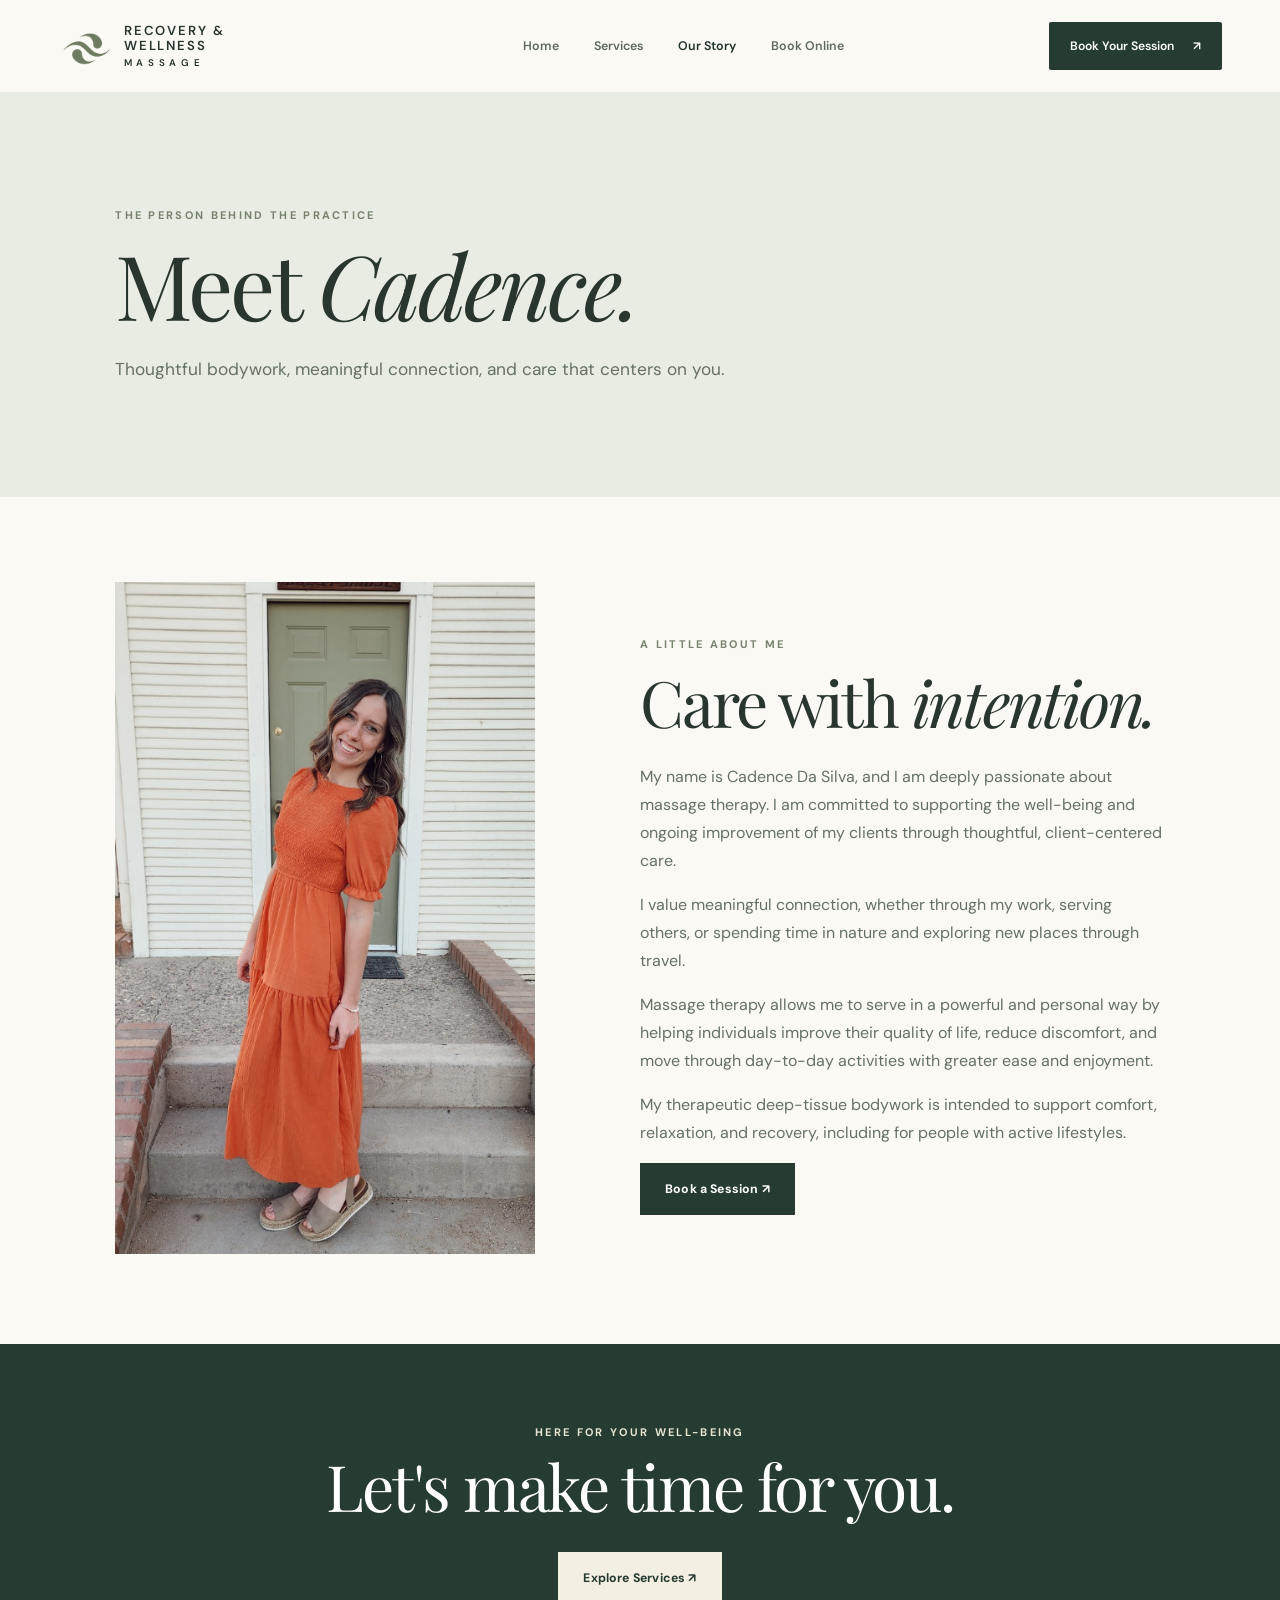
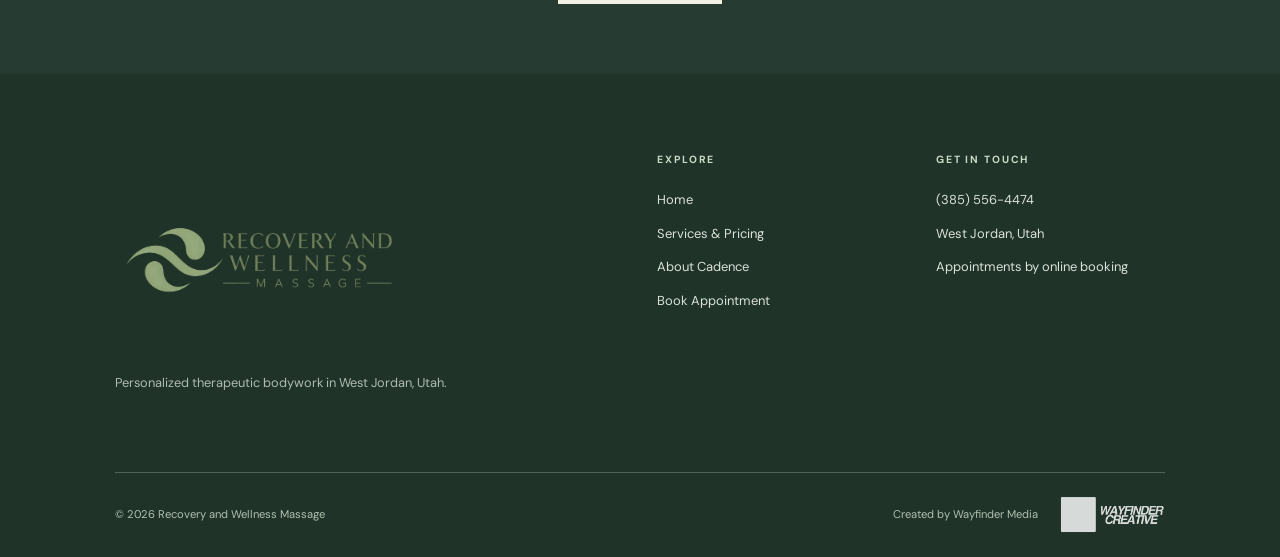
==== about.html @ d136a36a "Add files via upload" ====
<!doctype html><html lang="en"><head><meta charset="utf-8"><meta name="viewport" content="width=device-width,initial-scale=1"><meta name="theme-color" content="#263b32"><meta name="description" content="Learn about Cadence Da Silva and her personalized approach to massage therapy in West Jordan, Utah."><title>About Cadence | Recovery and Wellness Massage</title><link rel="icon" href="assets/brand-symbol.png"><link rel="preconnect" href="https://fonts.googleapis.com"><link rel="preconnect" href="https://fonts.gstatic.com" crossorigin><link href="https://fonts.googleapis.com/css2?family=DM+Sans:wght@400;500;600;700&family=Manrope:wght@400;500;600&family=Playfair+Display:wght@400;500;600&display=swap" rel="stylesheet"><link rel="stylesheet" href="styles.css"><script defer src="site.js"></script></head><body>
<header class="site-header"><a class="brand" href="/" aria-label="Recovery and Wellness Massage home"><img src="assets/brand-symbol.png" alt=""><span>RECOVERY &<br>WELLNESS <small>MASSAGE</small></span></a><nav id="nav" aria-label="Primary navigation"><a href="/">Home</a><a href="/services.html">Services</a><a class="active" href="/about.html">Our Story</a><a href="/book.html">Book Online</a></nav><a class="header-cta" href="/book.html">Book Your Session <span>↗</span></a><button class="menu-toggle" aria-expanded="false" aria-label="Toggle menu">☰</button></header>
<main><section class="page-hero"><p class="eyebrow">THE PERSON BEHIND THE PRACTICE</p><h1>Meet <em>Cadence.</em></h1><p>Thoughtful bodywork, meaningful connection, and care that centers on you.</p></section><section class="interior-section about-page"><div><img src="assets/cadence.png" alt="Portrait of Cadence Da Silva" loading="lazy"></div><div><p class="eyebrow">A LITTLE ABOUT ME</p><h2>Care with <em>intention.</em></h2><p>My name is Cadence Da Silva, and I am deeply passionate about massage therapy. I am committed to supporting the well-being and ongoing improvement of my clients through thoughtful, client-centered care.</p><p>I value meaningful connection, whether through my work, serving others, or spending time in nature and exploring new places through travel.</p><p>Massage therapy allows me to serve in a powerful and personal way by helping individuals improve their quality of life, reduce discomfort, and move through day-to-day activities with greater ease and enjoyment.</p><p>My therapeutic deep-tissue bodywork is intended to support comfort, relaxation, and recovery, including for people with active lifestyles.</p><a class="btn btn-dark" href="/book.html">Book a Session ↗</a></div></section><section class="small-cta"><p class="eyebrow light">HERE FOR YOUR WELL-BEING</p><h2>Let's make time for you.</h2><a class="btn btn-cream" href="/services.html">Explore Services ↗</a></section></main><footer class="site-footer"><div class="footer-top"><div class="footer-brand"><img src="assets/brand-logo.png" alt="Recovery and Wellness Massage"><p>Personalized therapeutic bodywork in West Jordan, Utah.</p></div><div><h4>EXPLORE</h4><a href="/">Home</a><a href="/services.html">Services & Pricing</a><a href="/about.html">About Cadence</a><a href="/book.html">Book Appointment</a></div><div><h4>GET IN TOUCH</h4><a href="tel:+13855564474">(385) 556-4474</a><p>West Jordan, Utah</p><p>Appointments by online booking</p></div></div><div class="footer-bottom"><span>© <span id="year"></span> Recovery and Wellness Massage</span><a class="credit" href="https://wayfindercreative.net/" target="_blank" rel="noopener noreferrer"><span>Created by Wayfinder Media</span><img src="assets/wayfinder.png" alt="Wayfinder Creative"></a></div></footer>
<script src="https://link.msgsndr.com/js/form_embed.js" defer></script></body></html>
---- styles.css ----
:root{--forest:#263b32;--pine:#203329;--sage:#89987d;--cream:#f4f0e6;--paper:#fbf9f3;--ink:#29362d;--muted:#667066;--border:#dedfd5}*{box-sizing:border-box}html{scroll-behavior:smooth}body{margin:0;background:var(--paper);color:var(--ink);font-family:'DM Sans',sans-serif;-webkit-font-smoothing:antialiased}a{color:inherit;text-decoration:none}img{max-width:100%}p{line-height:1.75}h1,h2,h3{font-family:'Playfair Display',Georgia,serif;font-weight:400;letter-spacing:-.035em;margin:0}h1 em,h2 em{font-weight:400}h2{font-size:clamp(2.5rem,5vw,5rem);line-height:1.13}.eyebrow{font:700 .69rem 'DM Sans',sans-serif;letter-spacing:.21em;color:#77836e}.eyebrow.light{color:#e7e5d2}.site-header{height:92px;padding:0 clamp(20px,4.5vw,85px);display:flex;align-items:center;justify-content:space-between;gap:25px;background:var(--paper);position:relative;z-index:30}.brand{display:flex;align-items:center;gap:11px;min-width:260px}.brand img{width:55px;height:55px;object-fit:contain}.brand span{font-size:.82rem;font-weight:600;letter-spacing:.15em;line-height:1.15;white-space:nowrap}.brand small{font-size:.61rem;letter-spacing:.48em;display:block;margin-top:4px}nav{display:flex;align-items:center;gap:clamp(20px,2.7vw,43px)}nav a{font-size:.78rem;font-weight:600;color:#5e6a60;transition:color .2s}nav a:hover,nav a.active{color:var(--pine)}.header-cta{background:var(--forest);color:white;padding:16px 21px;border-radius:2px;font-size:.76rem;font-weight:600;white-space:nowrap}.header-cta span,.btn span,.text-link span{margin-left:16px}.menu-toggle{display:none;background:none;border:0;font-size:26px;color:var(--ink);cursor:pointer}.hero{height:min(780px,calc(100svh - 92px));min-height:600px;position:relative;background:#25392f;overflow:hidden;color:#fff}.hero-film{position:absolute;inset:0;pointer-events:none;overflow:hidden}.hero-film iframe{position:absolute;width:max(100%,177.77778vh);height:max(100%,56.25vw);min-width:100%;min-height:100%;left:50%;top:50%;transform:translate(-50%,-50%) scale(1.04);border:0}.hero-wash{position:absolute;inset:0;background:linear-gradient(90deg,rgba(23,43,34,.96) 0%,rgba(26,45,35,.88) 27%,rgba(26,45,35,.55) 51%,rgba(15,32,24,.12) 80%),linear-gradient(0deg,rgba(16,34,25,.55),transparent 32%)}.hero-content{position:relative;z-index:2;padding:0 clamp(24px,9vw,150px);height:100%;display:flex;flex-direction:column;justify-content:center;align-items:flex-start;max-width:1000px;animation:arrive 1.2s ease both}.hero-content h1{font-size:clamp(3.9rem,7.4vw,8.1rem);line-height:1.07;margin:21px 0 24px;letter-spacing:-.045em}.hero-content h1 em{color:#d5dfc8}.hero-copy{font-size:clamp(.94rem,1.2vw,1.08rem);max-width:465px;color:#ecf0e9;line-height:1.8;margin:0 0 35px}.hero-actions{display:flex;align-items:center;gap:28px;flex-wrap:wrap}.btn{display:inline-flex;align-items:center;justify-content:space-between;gap:10px;padding:18px 25px;font-size:.77rem;font-weight:700;letter-spacing:.015em;transition:transform .2s,background .2s}.btn:hover{transform:translateY(-3px)}.btn-cream{background:#f4efe3;color:#263a30}.btn-dark{background:var(--forest);color:white}.btn-outline{border:1px solid #d4decf;color:#fff}.quiet-link{font-size:.8rem;color:#eee;border-bottom:1px solid #c8d7c0;padding-bottom:5px}.quiet-link span{margin-left:16px}.hero-foot{position:absolute;z-index:2;bottom:30px;left:clamp(24px,9vw,150px);right:clamp(24px,6vw,100px);display:flex;justify-content:space-between;font-size:.64rem;letter-spacing:.19em;color:#dfebde}.section-pad{padding:115px clamp(24px,9vw,150px)}.intro{display:grid;grid-template-columns:1.1fr .8fr;gap:12%;align-items:center}.intro h2{max-width:750px;margin:15px 0 0}.intro-right{padding-top:42px}.intro-right p{font-size:1.07rem;color:var(--muted);margin:0 0 30px}.text-link{display:inline-block;font-size:.8rem;font-weight:700;border-bottom:1px solid var(--ink);padding-bottom:8px}.services-feature{background:#eaece3}.section-heading{display:flex;align-items:end;justify-content:space-between;gap:25px;margin-bottom:45px}.section-heading h2{margin-top:14px}.service-grid{display:grid;grid-template-columns:repeat(3,1fr);gap:16px}.service-card{min-height:330px;background:var(--paper);padding:32px;display:flex;flex-direction:column;transition:transform .25s,box-shadow .25s}.service-card:hover{transform:translateY(-5px);box-shadow:0 15px 35px #263b3218}.service-card.highlighted{background:#d8dfcf}.service-number{font-size:.62rem;font-weight:700;letter-spacing:.15em;color:#70806c;margin-bottom:55px}.service-card h3{font-size:2rem;line-height:1.2}.service-card p{color:#6a776a;font-size:.9rem;line-height:1.65;max-width:300px;margin:13px 0 25px}.service-bottom{display:flex;justify-content:space-between;align-items:end;margin-top:auto;border-top:1px solid #cbd0c4;padding-top:20px}.service-bottom span{font-size:.65rem;letter-spacing:.12em}.service-bottom strong{font-size:1.45rem;font-weight:500}.service-note{text-align:center;color:#636c62;margin-top:32px;font-size:.85rem}.service-note a{text-decoration:underline;text-underline-offset:4px}.picture-band{display:grid;grid-template-columns:1fr 1fr;min-height:620px;background:var(--forest);color:#fff}.picture-band-image{background:url('https://images.leadconnectorhq.com/image/f_webp/q_80/r_1200/u_https%3A//assets.cdn.filesafe.space/yZ9oYdUG1HdzrYlLFLoa/media/6a7b896c9115899f0393a36c.png') center/cover no-repeat}.picture-band-content{padding:90px clamp(30px,8vw,120px);display:flex;flex-direction:column;justify-content:center;align-items:flex-start}.picture-band-content h2{margin:18px 0 22px}.picture-band-content p:not(.eyebrow){font-size:1rem;max-width:470px;color:#dce5da;margin-bottom:30px}.about-preview{display:grid;grid-template-columns:.9fr 1fr;gap:11%;align-items:center}.about-photo{position:relative;max-height:640px;overflow:hidden;background:#e4dfd1}.about-photo img{width:100%;height:100%;max-height:640px;object-fit:cover;object-position:center 25%;display:block}.photo-stamp{position:absolute;left:0;bottom:0;background:#f0ecdf;padding:17px 20px;font-size:.58rem;letter-spacing:.17em}.about-text h2{margin:16px 0 25px}.about-text p:not(.eyebrow){color:#677265;font-size:1rem;max-width:550px}.about-text .text-link{margin-top:23px}.offer-banner{background:#83917b;color:#fff;display:grid;grid-template-columns:1.3fr .7fr;gap:12%;align-items:end;position:relative;overflow:hidden}.offer-banner h2{font-size:clamp(3rem,5.3vw,6rem);margin-top:15px}.offer-action p{max-width:340px;color:#fff;line-height:1.8;margin-bottom:25px}.offer-orbit{position:absolute;right:4%;top:-70px;font-size:300px;opacity:.06;pointer-events:none}.closing{text-align:center;display:flex;flex-direction:column;align-items:center}.closing h2{margin:20px 0 36px}.site-footer{background:#203329;color:#edf1e8;padding:70px clamp(24px,9vw,150px) 22px}.footer-top{display:grid;grid-template-columns:2fr .85fr 1fr;gap:8%;padding-bottom:65px}.footer-brand img{width:290px;max-width:100%;height:auto;object-fit:contain;filter:brightness(1.4)}.footer-brand p{font-size:.8rem;color:#aebcaf;margin-top:5px}.footer-top h4{font-size:.65rem;letter-spacing:.18em;margin:9px 0 24px;color:#c9dac7}.footer-top div:not(.footer-brand) a,.footer-top div:not(.footer-brand) p{display:block;color:#d9e2d7;font-size:.81rem;margin:0 0 14px;line-height:1.5}.footer-bottom{border-top:1px solid #526456;display:flex;align-items:center;justify-content:space-between;gap:18px;padding-top:20px;color:#afc0af;font-size:.7rem}.credit{display:flex;align-items:center;gap:13px}.credit img{width:114px;height:42px;object-fit:contain;filter:brightness(0) invert(1);opacity:.82}.page-hero{background:#e9ece3;padding:105px clamp(24px,9vw,150px) 95px}.page-hero h1{font-size:clamp(3.5rem,7vw,7.2rem);line-height:1.06;margin:15px 0 22px}.page-hero p:last-child{max-width:650px;color:#647164;font-size:1.08rem}.interior-section{padding:85px clamp(24px,9vw,150px)}.price-list{border-top:1px solid var(--border)}.price-row{display:grid;grid-template-columns:70px 1fr 120px 80px;align-items:center;gap:25px;padding:31px 0;border-bottom:1px solid var(--border)}.price-row span{font-size:.7rem;color:#83907e;letter-spacing:.13em}.price-row h3{font-size:clamp(1.6rem,3vw,2.6rem)}.price-row strong{font-weight:500;font-size:1.45rem}.price-row a{font-size:.77rem;text-decoration:underline;text-underline-offset:4px;text-align:right}.tech-section{background:#eaece3}.tech-intro{display:flex;justify-content:space-between;gap:30px;align-items:end;margin-bottom:35px}.tech-intro p{max-width:420px;color:var(--muted)}.tech-grid{display:grid;grid-template-columns:repeat(3,1fr);gap:18px}.tech-card{background:var(--paper);overflow:hidden}.tech-card img{width:100%;height:225px;object-fit:cover;display:block;background:#d6d6cb}.tech-card div{padding:25px}.tech-card h3{font-size:1.65rem}.tech-card p{font-size:.87rem;color:#687469;line-height:1.7}.about-page{display:grid;grid-template-columns:.8fr 1fr;gap:10%;align-items:center}.about-page img{width:100%;max-height:750px;object-fit:cover}.about-page h2{margin:15px 0 25px}.about-page p:not(.eyebrow){color:#657165}.booking-wrapper{max-width:1150px;margin:auto;display:grid;grid-template-columns:.55fr 1fr;gap:7%;padding:85px 24px 110px}.booking-aside h2{font-size:3rem}.booking-aside p{color:var(--muted)}.booking-info{border-top:1px solid var(--border);margin-top:35px;padding-top:20px;font-size:.87rem}.booking-widget{background:#fff;border:1px solid #e6e7dd;border-radius:4px;min-height:750px;overflow:hidden}.booking-widget iframe{min-height:750px;width:100%;border:0}.small-cta{background:var(--forest);color:white;padding:70px 24px;text-align:center}.small-cta h2{margin-bottom:30px}@keyframes arrive{from{opacity:0;transform:translateY(22px)}to{opacity:1;transform:translateY(0)}}@media(max-width:1050px){.site-header{height:78px}.brand{min-width:unset}.brand img{width:47px;height:47px}nav{gap:16px}.header-cta{display:none}.hero{height:700px}.service-card{padding:24px}.service-card h3{font-size:1.7rem}}@media(max-width:760px){.site-header{padding:0 20px}.menu-toggle{display:block}nav{display:none;position:absolute;top:78px;left:0;right:0;background:var(--paper);padding:25px;box-shadow:0 14px 20px #0001;flex-direction:column;align-items:flex-start;gap:22px}nav.open{display:flex}.hero{height:calc(100svh - 78px);min-height:570px;max-height:850px}.hero-film iframe{width:max(250%,177.78vh);height:max(100%,56.25vw)}.hero-wash{background:linear-gradient(90deg,rgba(23,43,34,.88),rgba(23,43,34,.55)),linear-gradient(0deg,#1b3024a0,transparent 50%)}.hero-content{padding:0 27px}.hero-content h1{font-size:clamp(3.7rem,12vw,5.3rem)}.hero-foot{left:27px;right:27px;font-size:.53rem}.section-pad{padding:75px 24px}.intro,.about-preview,.offer-banner,.about-page,.booking-wrapper{grid-template-columns:1fr;gap:35px}.intro-right{padding:0}.section-heading{align-items:start;flex-direction:column}.service-grid,.tech-grid{grid-template-columns:1fr}.service-card{min-height:265px}.service-number{margin-bottom:30px}.picture-band{grid-template-columns:1fr}.picture-band-image{height:320px}.picture-band-content{padding:70px 24px}.about-photo{max-width:520px}.footer-top{grid-template-columns:1fr 1fr;gap:35px}.footer-brand{grid-column:1/-1}.footer-bottom{flex-direction:column;align-items:flex-start}.page-hero{padding:75px 24px}.interior-section{padding:70px 24px}.price-row{grid-template-columns:30px 1fr auto;gap:12px}.price-row a{grid-column:2/-1;text-align:left}.price-row strong{font-size:1.25rem}.tech-intro{flex-direction:column;align-items:start}.booking-wrapper{padding:70px 24px}.booking-aside h2{font-size:2.5rem}}@media(prefers-reduced-motion:reduce){*,*:before,*:after{scroll-behavior:auto!important;animation:none!important;transition:none!important}.hero-film{display:none}}
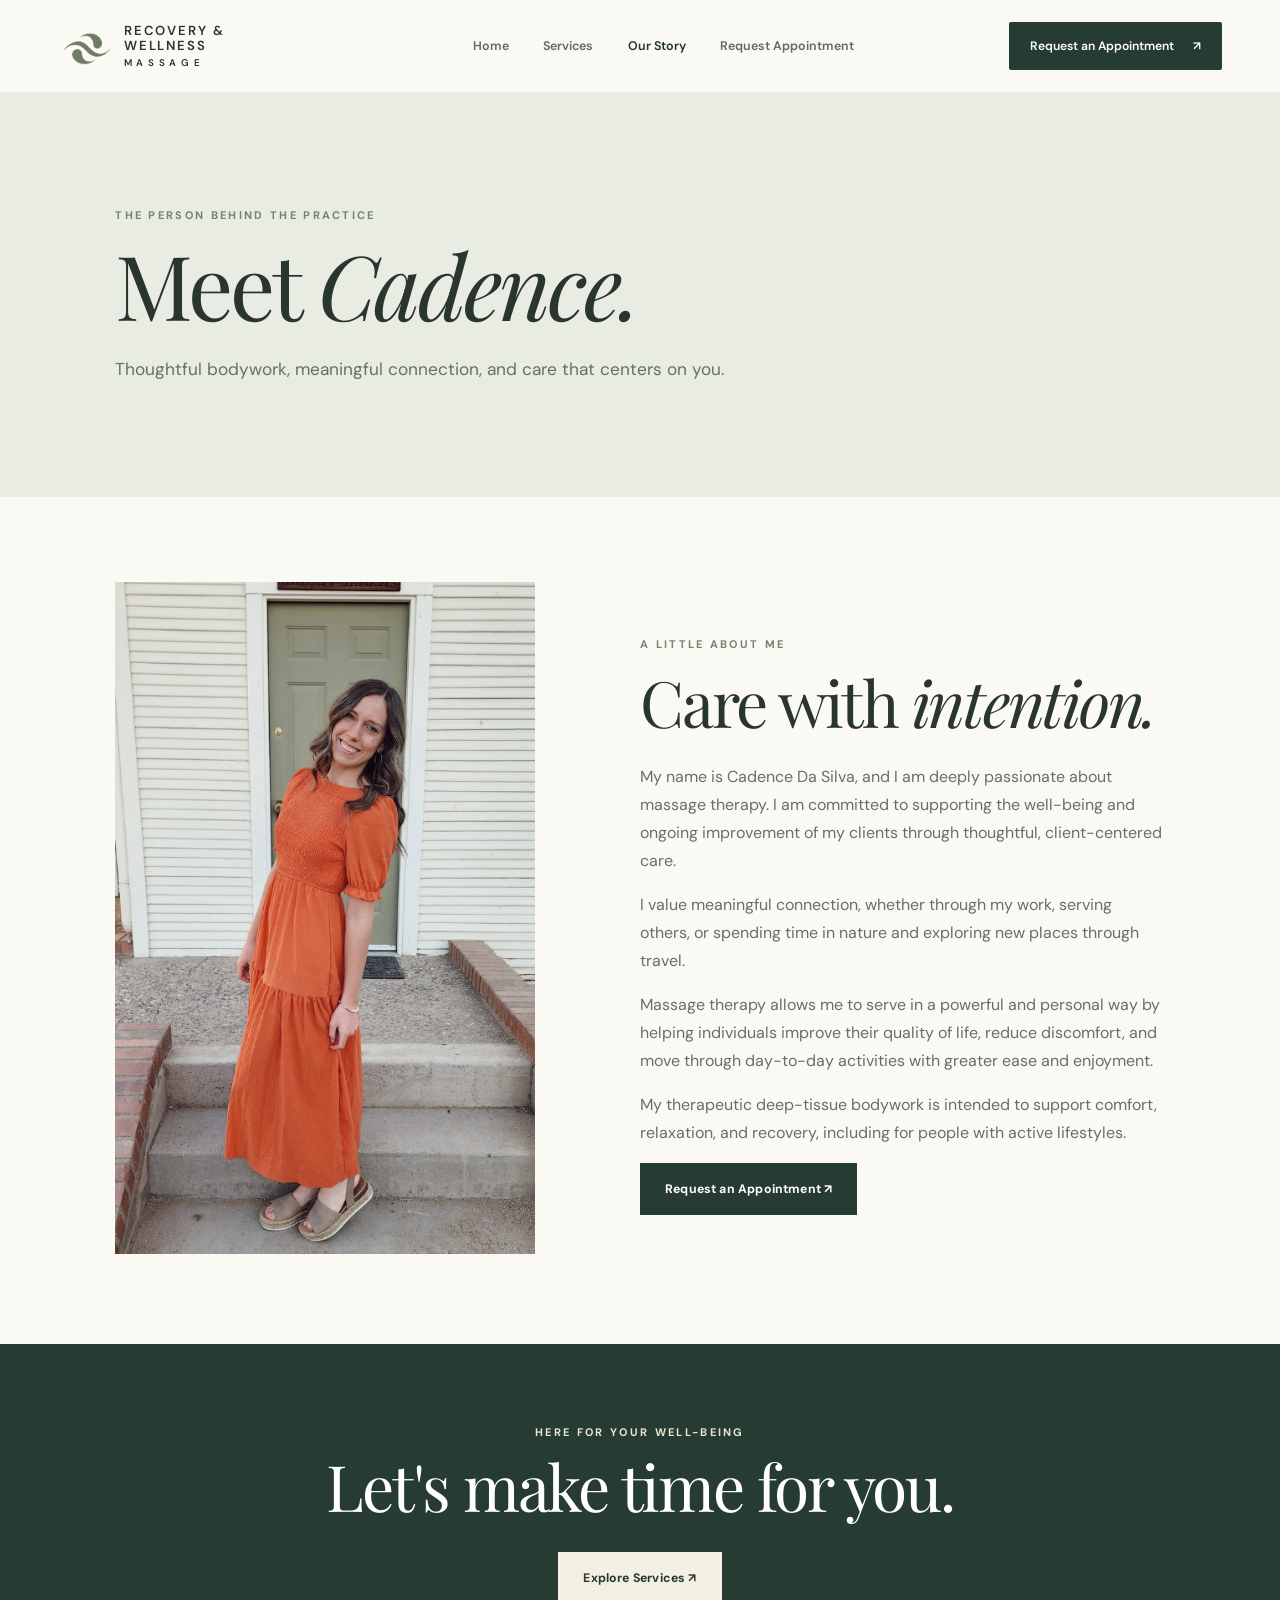
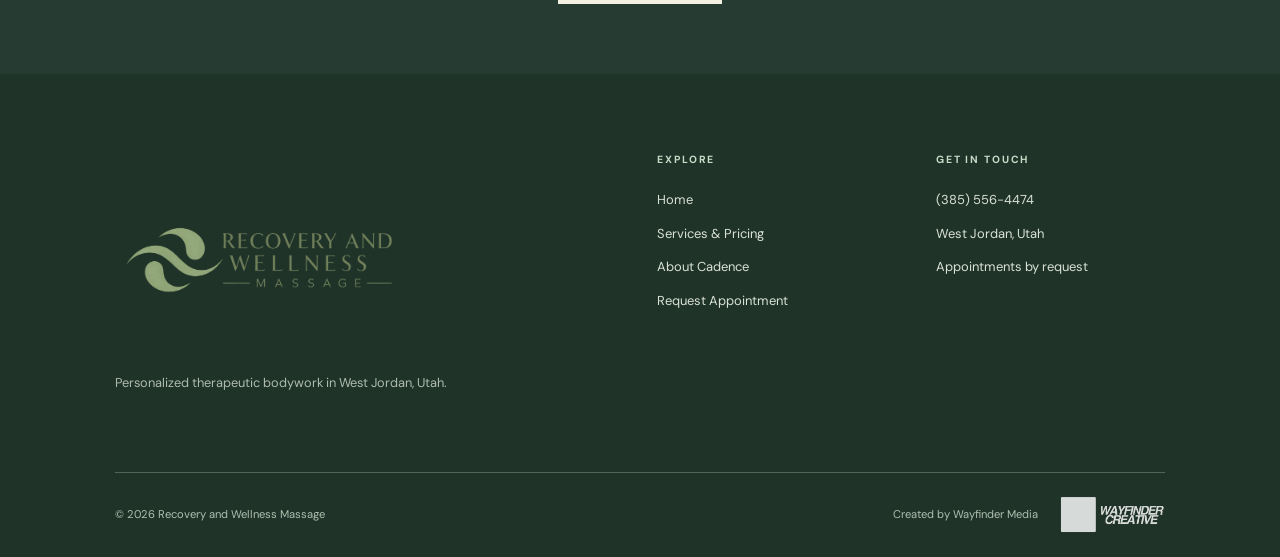
==== commit fcb524d4: "Add files via upload" ====
--- a/about.html
+++ b/about.html
@@ -1,4 +1,4 @@
 <!doctype html><html lang="en"><head><meta charset="utf-8"><meta name="viewport" content="width=device-width,initial-scale=1"><meta name="theme-color" content="#263b32"><meta name="description" content="Learn about Cadence Da Silva and her personalized approach to massage therapy in West Jordan, Utah."><title>About Cadence | Recovery and Wellness Massage</title><link rel="icon" href="assets/brand-symbol.png"><link rel="preconnect" href="https://fonts.googleapis.com"><link rel="preconnect" href="https://fonts.gstatic.com" crossorigin><link href="https://fonts.googleapis.com/css2?family=DM+Sans:wght@400;500;600;700&family=Manrope:wght@400;500;600&family=Playfair+Display:wght@400;500;600&display=swap" rel="stylesheet"><link rel="stylesheet" href="styles.css"><script defer src="site.js"></script></head><body>
-<header class="site-header"><a class="brand" href="/" aria-label="Recovery and Wellness Massage home"><img src="assets/brand-symbol.png" alt=""><span>RECOVERY &<br>WELLNESS <small>MASSAGE</small></span></a><nav id="nav" aria-label="Primary navigation"><a href="/">Home</a><a href="/services.html">Services</a><a class="active" href="/about.html">Our Story</a><a href="/book.html">Book Online</a></nav><a class="header-cta" href="/book.html">Book Your Session <span>↗</span></a><button class="menu-toggle" aria-expanded="false" aria-label="Toggle menu">☰</button></header>
-<main><section class="page-hero"><p class="eyebrow">THE PERSON BEHIND THE PRACTICE</p><h1>Meet <em>Cadence.</em></h1><p>Thoughtful bodywork, meaningful connection, and care that centers on you.</p></section><section class="interior-section about-page"><div><img src="assets/cadence.png" alt="Portrait of Cadence Da Silva" loading="lazy"></div><div><p class="eyebrow">A LITTLE ABOUT ME</p><h2>Care with <em>intention.</em></h2><p>My name is Cadence Da Silva, and I am deeply passionate about massage therapy. I am committed to supporting the well-being and ongoing improvement of my clients through thoughtful, client-centered care.</p><p>I value meaningful connection, whether through my work, serving others, or spending time in nature and exploring new places through travel.</p><p>Massage therapy allows me to serve in a powerful and personal way by helping individuals improve their quality of life, reduce discomfort, and move through day-to-day activities with greater ease and enjoyment.</p><p>My therapeutic deep-tissue bodywork is intended to support comfort, relaxation, and recovery, including for people with active lifestyles.</p><a class="btn btn-dark" href="/book.html">Book a Session ↗</a></div></section><section class="small-cta"><p class="eyebrow light">HERE FOR YOUR WELL-BEING</p><h2>Let's make time for you.</h2><a class="btn btn-cream" href="/services.html">Explore Services ↗</a></section></main><footer class="site-footer"><div class="footer-top"><div class="footer-brand"><img src="assets/brand-logo.png" alt="Recovery and Wellness Massage"><p>Personalized therapeutic bodywork in West Jordan, Utah.</p></div><div><h4>EXPLORE</h4><a href="/">Home</a><a href="/services.html">Services & Pricing</a><a href="/about.html">About Cadence</a><a href="/book.html">Book Appointment</a></div><div><h4>GET IN TOUCH</h4><a href="tel:+13855564474">(385) 556-4474</a><p>West Jordan, Utah</p><p>Appointments by online booking</p></div></div><div class="footer-bottom"><span>© <span id="year"></span> Recovery and Wellness Massage</span><a class="credit" href="https://wayfindercreative.net/" target="_blank" rel="noopener noreferrer"><span>Created by Wayfinder Media</span><img src="assets/wayfinder.png" alt="Wayfinder Creative"></a></div></footer>
+<header class="site-header"><a class="brand" href="/" aria-label="Recovery and Wellness Massage home"><img src="assets/brand-symbol.png" alt=""><span>RECOVERY &<br>WELLNESS <small>MASSAGE</small></span></a><nav id="nav" aria-label="Primary navigation"><a href="/">Home</a><a href="/services.html">Services</a><a class="active" href="/about.html">Our Story</a><a href="/book.html">Request Appointment</a></nav><a class="header-cta" href="/book.html">Request an Appointment <span>↗</span></a><button class="menu-toggle" aria-expanded="false" aria-label="Toggle menu">☰</button></header>
+<main><section class="page-hero"><p class="eyebrow">THE PERSON BEHIND THE PRACTICE</p><h1>Meet <em>Cadence.</em></h1><p>Thoughtful bodywork, meaningful connection, and care that centers on you.</p></section><section class="interior-section about-page"><div><img src="assets/cadence.png" alt="Portrait of Cadence Da Silva" loading="lazy"></div><div><p class="eyebrow">A LITTLE ABOUT ME</p><h2>Care with <em>intention.</em></h2><p>My name is Cadence Da Silva, and I am deeply passionate about massage therapy. I am committed to supporting the well-being and ongoing improvement of my clients through thoughtful, client-centered care.</p><p>I value meaningful connection, whether through my work, serving others, or spending time in nature and exploring new places through travel.</p><p>Massage therapy allows me to serve in a powerful and personal way by helping individuals improve their quality of life, reduce discomfort, and move through day-to-day activities with greater ease and enjoyment.</p><p>My therapeutic deep-tissue bodywork is intended to support comfort, relaxation, and recovery, including for people with active lifestyles.</p><a class="btn btn-dark" href="/book.html">Request an Appointment ↗</a></div></section><section class="small-cta"><p class="eyebrow light">HERE FOR YOUR WELL-BEING</p><h2>Let's make time for you.</h2><a class="btn btn-cream" href="/services.html">Explore Services ↗</a></section></main><footer class="site-footer"><div class="footer-top"><div class="footer-brand"><img src="assets/brand-logo.png" alt="Recovery and Wellness Massage"><p>Personalized therapeutic bodywork in West Jordan, Utah.</p></div><div><h4>EXPLORE</h4><a href="/">Home</a><a href="/services.html">Services & Pricing</a><a href="/about.html">About Cadence</a><a href="/book.html">Request Appointment</a></div><div><h4>GET IN TOUCH</h4><a href="tel:+13855564474">(385) 556-4474</a><p>West Jordan, Utah</p><p>Appointments by request</p></div></div><div class="footer-bottom"><span>© <span id="year"></span> Recovery and Wellness Massage</span><a class="credit" href="https://wayfindercreative.net/" target="_blank" rel="noopener noreferrer"><span>Created by Wayfinder Media</span><img src="assets/wayfinder.png" alt="Wayfinder Creative"></a></div></footer>
 <script src="https://link.msgsndr.com/js/form_embed.js" defer></script></body></html>
--- a/styles.css
+++ b/styles.css
@@ -1 +1,20 @@
 :root{--forest:#263b32;--pine:#203329;--sage:#89987d;--cream:#f4f0e6;--paper:#fbf9f3;--ink:#29362d;--muted:#667066;--border:#dedfd5}*{box-sizing:border-box}html{scroll-behavior:smooth}body{margin:0;background:var(--paper);color:var(--ink);font-family:'DM Sans',sans-serif;-webkit-font-smoothing:antialiased}a{color:inherit;text-decoration:none}img{max-width:100%}p{line-height:1.75}h1,h2,h3{font-family:'Playfair Display',Georgia,serif;font-weight:400;letter-spacing:-.035em;margin:0}h1 em,h2 em{font-weight:400}h2{font-size:clamp(2.5rem,5vw,5rem);line-height:1.13}.eyebrow{font:700 .69rem 'DM Sans',sans-serif;letter-spacing:.21em;color:#77836e}.eyebrow.light{color:#e7e5d2}.site-header{height:92px;padding:0 clamp(20px,4.5vw,85px);display:flex;align-items:center;justify-content:space-between;gap:25px;background:var(--paper);position:relative;z-index:30}.brand{display:flex;align-items:center;gap:11px;min-width:260px}.brand img{width:55px;height:55px;object-fit:contain}.brand span{font-size:.82rem;font-weight:600;letter-spacing:.15em;line-height:1.15;white-space:nowrap}.brand small{font-size:.61rem;letter-spacing:.48em;display:block;margin-top:4px}nav{display:flex;align-items:center;gap:clamp(20px,2.7vw,43px)}nav a{font-size:.78rem;font-weight:600;color:#5e6a60;transition:color .2s}nav a:hover,nav a.active{color:var(--pine)}.header-cta{background:var(--forest);color:white;padding:16px 21px;border-radius:2px;font-size:.76rem;font-weight:600;white-space:nowrap}.header-cta span,.btn span,.text-link span{margin-left:16px}.menu-toggle{display:none;background:none;border:0;font-size:26px;color:var(--ink);cursor:pointer}.hero{height:min(780px,calc(100svh - 92px));min-height:600px;position:relative;background:#25392f;overflow:hidden;color:#fff}.hero-film{position:absolute;inset:0;pointer-events:none;overflow:hidden}.hero-film iframe{position:absolute;width:max(100%,177.77778vh);height:max(100%,56.25vw);min-width:100%;min-height:100%;left:50%;top:50%;transform:translate(-50%,-50%) scale(1.04);border:0}.hero-wash{position:absolute;inset:0;background:linear-gradient(90deg,rgba(23,43,34,.96) 0%,rgba(26,45,35,.88) 27%,rgba(26,45,35,.55) 51%,rgba(15,32,24,.12) 80%),linear-gradient(0deg,rgba(16,34,25,.55),transparent 32%)}.hero-content{position:relative;z-index:2;padding:0 clamp(24px,9vw,150px);height:100%;display:flex;flex-direction:column;justify-content:center;align-items:flex-start;max-width:1000px;animation:arrive 1.2s ease both}.hero-content h1{font-size:clamp(3.9rem,7.4vw,8.1rem);line-height:1.07;margin:21px 0 24px;letter-spacing:-.045em}.hero-content h1 em{color:#d5dfc8}.hero-copy{font-size:clamp(.94rem,1.2vw,1.08rem);max-width:465px;color:#ecf0e9;line-height:1.8;margin:0 0 35px}.hero-actions{display:flex;align-items:center;gap:28px;flex-wrap:wrap}.btn{display:inline-flex;align-items:center;justify-content:space-between;gap:10px;padding:18px 25px;font-size:.77rem;font-weight:700;letter-spacing:.015em;transition:transform .2s,background .2s}.btn:hover{transform:translateY(-3px)}.btn-cream{background:#f4efe3;color:#263a30}.btn-dark{background:var(--forest);color:white}.btn-outline{border:1px solid #d4decf;color:#fff}.quiet-link{font-size:.8rem;color:#eee;border-bottom:1px solid #c8d7c0;padding-bottom:5px}.quiet-link span{margin-left:16px}.hero-foot{position:absolute;z-index:2;bottom:30px;left:clamp(24px,9vw,150px);right:clamp(24px,6vw,100px);display:flex;justify-content:space-between;font-size:.64rem;letter-spacing:.19em;color:#dfebde}.section-pad{padding:115px clamp(24px,9vw,150px)}.intro{display:grid;grid-template-columns:1.1fr .8fr;gap:12%;align-items:center}.intro h2{max-width:750px;margin:15px 0 0}.intro-right{padding-top:42px}.intro-right p{font-size:1.07rem;color:var(--muted);margin:0 0 30px}.text-link{display:inline-block;font-size:.8rem;font-weight:700;border-bottom:1px solid var(--ink);padding-bottom:8px}.services-feature{background:#eaece3}.section-heading{display:flex;align-items:end;justify-content:space-between;gap:25px;margin-bottom:45px}.section-heading h2{margin-top:14px}.service-grid{display:grid;grid-template-columns:repeat(3,1fr);gap:16px}.service-card{min-height:330px;background:var(--paper);padding:32px;display:flex;flex-direction:column;transition:transform .25s,box-shadow .25s}.service-card:hover{transform:translateY(-5px);box-shadow:0 15px 35px #263b3218}.service-card.highlighted{background:#d8dfcf}.service-number{font-size:.62rem;font-weight:700;letter-spacing:.15em;color:#70806c;margin-bottom:55px}.service-card h3{font-size:2rem;line-height:1.2}.service-card p{color:#6a776a;font-size:.9rem;line-height:1.65;max-width:300px;margin:13px 0 25px}.service-bottom{display:flex;justify-content:space-between;align-items:end;margin-top:auto;border-top:1px solid #cbd0c4;padding-top:20px}.service-bottom span{font-size:.65rem;letter-spacing:.12em}.service-bottom strong{font-size:1.45rem;font-weight:500}.service-note{text-align:center;color:#636c62;margin-top:32px;font-size:.85rem}.service-note a{text-decoration:underline;text-underline-offset:4px}.picture-band{display:grid;grid-template-columns:1fr 1fr;min-height:620px;background:var(--forest);color:#fff}.picture-band-image{background:url('https://images.leadconnectorhq.com/image/f_webp/q_80/r_1200/u_https%3A//assets.cdn.filesafe.space/yZ9oYdUG1HdzrYlLFLoa/media/6a7b896c9115899f0393a36c.png') center/cover no-repeat}.picture-band-content{padding:90px clamp(30px,8vw,120px);display:flex;flex-direction:column;justify-content:center;align-items:flex-start}.picture-band-content h2{margin:18px 0 22px}.picture-band-content p:not(.eyebrow){font-size:1rem;max-width:470px;color:#dce5da;margin-bottom:30px}.about-preview{display:grid;grid-template-columns:.9fr 1fr;gap:11%;align-items:center}.about-photo{position:relative;max-height:640px;overflow:hidden;background:#e4dfd1}.about-photo img{width:100%;height:100%;max-height:640px;object-fit:cover;object-position:center 25%;display:block}.photo-stamp{position:absolute;left:0;bottom:0;background:#f0ecdf;padding:17px 20px;font-size:.58rem;letter-spacing:.17em}.about-text h2{margin:16px 0 25px}.about-text p:not(.eyebrow){color:#677265;font-size:1rem;max-width:550px}.about-text .text-link{margin-top:23px}.offer-banner{background:#83917b;color:#fff;display:grid;grid-template-columns:1.3fr .7fr;gap:12%;align-items:end;position:relative;overflow:hidden}.offer-banner h2{font-size:clamp(3rem,5.3vw,6rem);margin-top:15px}.offer-action p{max-width:340px;color:#fff;line-height:1.8;margin-bottom:25px}.offer-orbit{position:absolute;right:4%;top:-70px;font-size:300px;opacity:.06;pointer-events:none}.closing{text-align:center;display:flex;flex-direction:column;align-items:center}.closing h2{margin:20px 0 36px}.site-footer{background:#203329;color:#edf1e8;padding:70px clamp(24px,9vw,150px) 22px}.footer-top{display:grid;grid-template-columns:2fr .85fr 1fr;gap:8%;padding-bottom:65px}.footer-brand img{width:290px;max-width:100%;height:auto;object-fit:contain;filter:brightness(1.4)}.footer-brand p{font-size:.8rem;color:#aebcaf;margin-top:5px}.footer-top h4{font-size:.65rem;letter-spacing:.18em;margin:9px 0 24px;color:#c9dac7}.footer-top div:not(.footer-brand) a,.footer-top div:not(.footer-brand) p{display:block;color:#d9e2d7;font-size:.81rem;margin:0 0 14px;line-height:1.5}.footer-bottom{border-top:1px solid #526456;display:flex;align-items:center;justify-content:space-between;gap:18px;padding-top:20px;color:#afc0af;font-size:.7rem}.credit{display:flex;align-items:center;gap:13px}.credit img{width:114px;height:42px;object-fit:contain;filter:brightness(0) invert(1);opacity:.82}.page-hero{background:#e9ece3;padding:105px clamp(24px,9vw,150px) 95px}.page-hero h1{font-size:clamp(3.5rem,7vw,7.2rem);line-height:1.06;margin:15px 0 22px}.page-hero p:last-child{max-width:650px;color:#647164;font-size:1.08rem}.interior-section{padding:85px clamp(24px,9vw,150px)}.price-list{border-top:1px solid var(--border)}.price-row{display:grid;grid-template-columns:70px 1fr 120px 80px;align-items:center;gap:25px;padding:31px 0;border-bottom:1px solid var(--border)}.price-row span{font-size:.7rem;color:#83907e;letter-spacing:.13em}.price-row h3{font-size:clamp(1.6rem,3vw,2.6rem)}.price-row strong{font-weight:500;font-size:1.45rem}.price-row a{font-size:.77rem;text-decoration:underline;text-underline-offset:4px;text-align:right}.tech-section{background:#eaece3}.tech-intro{display:flex;justify-content:space-between;gap:30px;align-items:end;margin-bottom:35px}.tech-intro p{max-width:420px;color:var(--muted)}.tech-grid{display:grid;grid-template-columns:repeat(3,1fr);gap:18px}.tech-card{background:var(--paper);overflow:hidden}.tech-card img{width:100%;height:225px;object-fit:cover;display:block;background:#d6d6cb}.tech-card div{padding:25px}.tech-card h3{font-size:1.65rem}.tech-card p{font-size:.87rem;color:#687469;line-height:1.7}.about-page{display:grid;grid-template-columns:.8fr 1fr;gap:10%;align-items:center}.about-page img{width:100%;max-height:750px;object-fit:cover}.about-page h2{margin:15px 0 25px}.about-page p:not(.eyebrow){color:#657165}.booking-wrapper{max-width:1150px;margin:auto;display:grid;grid-template-columns:.55fr 1fr;gap:7%;padding:85px 24px 110px}.booking-aside h2{font-size:3rem}.booking-aside p{color:var(--muted)}.booking-info{border-top:1px solid var(--border);margin-top:35px;padding-top:20px;font-size:.87rem}.booking-widget{background:#fff;border:1px solid #e6e7dd;border-radius:4px;min-height:750px;overflow:hidden}.booking-widget iframe{min-height:750px;width:100%;border:0}.small-cta{background:var(--forest);color:white;padding:70px 24px;text-align:center}.small-cta h2{margin-bottom:30px}@keyframes arrive{from{opacity:0;transform:translateY(22px)}to{opacity:1;transform:translateY(0)}}@media(max-width:1050px){.site-header{height:78px}.brand{min-width:unset}.brand img{width:47px;height:47px}nav{gap:16px}.header-cta{display:none}.hero{height:700px}.service-card{padding:24px}.service-card h3{font-size:1.7rem}}@media(max-width:760px){.site-header{padding:0 20px}.menu-toggle{display:block}nav{display:none;position:absolute;top:78px;left:0;right:0;background:var(--paper);padding:25px;box-shadow:0 14px 20px #0001;flex-direction:column;align-items:flex-start;gap:22px}nav.open{display:flex}.hero{height:calc(100svh - 78px);min-height:570px;max-height:850px}.hero-film iframe{width:max(250%,177.78vh);height:max(100%,56.25vw)}.hero-wash{background:linear-gradient(90deg,rgba(23,43,34,.88),rgba(23,43,34,.55)),linear-gradient(0deg,#1b3024a0,transparent 50%)}.hero-content{padding:0 27px}.hero-content h1{font-size:clamp(3.7rem,12vw,5.3rem)}.hero-foot{left:27px;right:27px;font-size:.53rem}.section-pad{padding:75px 24px}.intro,.about-preview,.offer-banner,.about-page,.booking-wrapper{grid-template-columns:1fr;gap:35px}.intro-right{padding:0}.section-heading{align-items:start;flex-direction:column}.service-grid,.tech-grid{grid-template-columns:1fr}.service-card{min-height:265px}.service-number{margin-bottom:30px}.picture-band{grid-template-columns:1fr}.picture-band-image{height:320px}.picture-band-content{padding:70px 24px}.about-photo{max-width:520px}.footer-top{grid-template-columns:1fr 1fr;gap:35px}.footer-brand{grid-column:1/-1}.footer-bottom{flex-direction:column;align-items:flex-start}.page-hero{padding:75px 24px}.interior-section{padding:70px 24px}.price-row{grid-template-columns:30px 1fr auto;gap:12px}.price-row a{grid-column:2/-1;text-align:left}.price-row strong{font-size:1.25rem}.tech-intro{flex-direction:column;align-items:start}.booking-wrapper{padding:70px 24px}.booking-aside h2{font-size:2.5rem}}@media(prefers-reduced-motion:reduce){*,*:before,*:after{scroll-behavior:auto!important;animation:none!important;transition:none!important}.hero-film{display:none}}
+
+/* Appointment request page */
+.request-page-hero {padding-bottom:86px;}
+.request-page-hero h1 {max-width:1000px;}
+.request-section {display:grid;grid-template-columns:minmax(0,.85fr) minmax(0,1.15fr);gap:clamp(42px,7vw,110px);max-width:1410px;margin:0 auto;padding:100px clamp(24px,7vw,100px) 125px;align-items:start;}
+.request-intro {padding-top:36px;}
+.request-intro h2 {font-size:clamp(2.6rem,4.1vw,4.5rem);margin:18px 0 27px;}
+.request-intro>p:not(.eyebrow) {color:var(--muted);font-size:1.02rem;line-height:1.85;margin-bottom:38px;}
+.request-detail {display:flex;gap:18px;align-items:flex-start;margin-bottom:27px;}
+.request-detail-icon {width:36px;height:36px;flex:none;border-radius:50%;background:#e3e9de;color:var(--forest);display:grid;place-items:center;font-size:20px;}
+.request-detail strong {font-size:.93rem;color:var(--forest);}
+.request-detail p {font-size:.85rem;line-height:1.6;color:var(--muted);margin:5px 0 0;}
+.request-form-card {background:#fff;padding:clamp(24px,3vw,48px);box-shadow:0 20px 70px rgba(38,59,50,.055);border:1px solid #e9ebe3;border-radius:6px;min-width:0;}
+.request-form-card h2 {font-size:clamp(2rem,3.1vw,3.35rem);margin:12px 0 13px;}
+.request-form-card>p:not(.eyebrow) {color:var(--muted);font-size:.94rem;margin:0 0 22px;}
+.request-form-embed {min-height:951px;width:100%;}
+.request-form-embed iframe {display:block;width:100%;min-height:951px;border:0;}
+.request-form-card .request-form-note {font-size:.76rem!important;color:#758076!important;line-height:1.6;margin:18px 0 0!important;}
+@media(max-width:850px) {.request-section {grid-template-columns:1fr;gap:42px;padding:65px 24px 85px;}.request-intro {padding-top:0;}.request-form-card {padding:25px 18px;}}
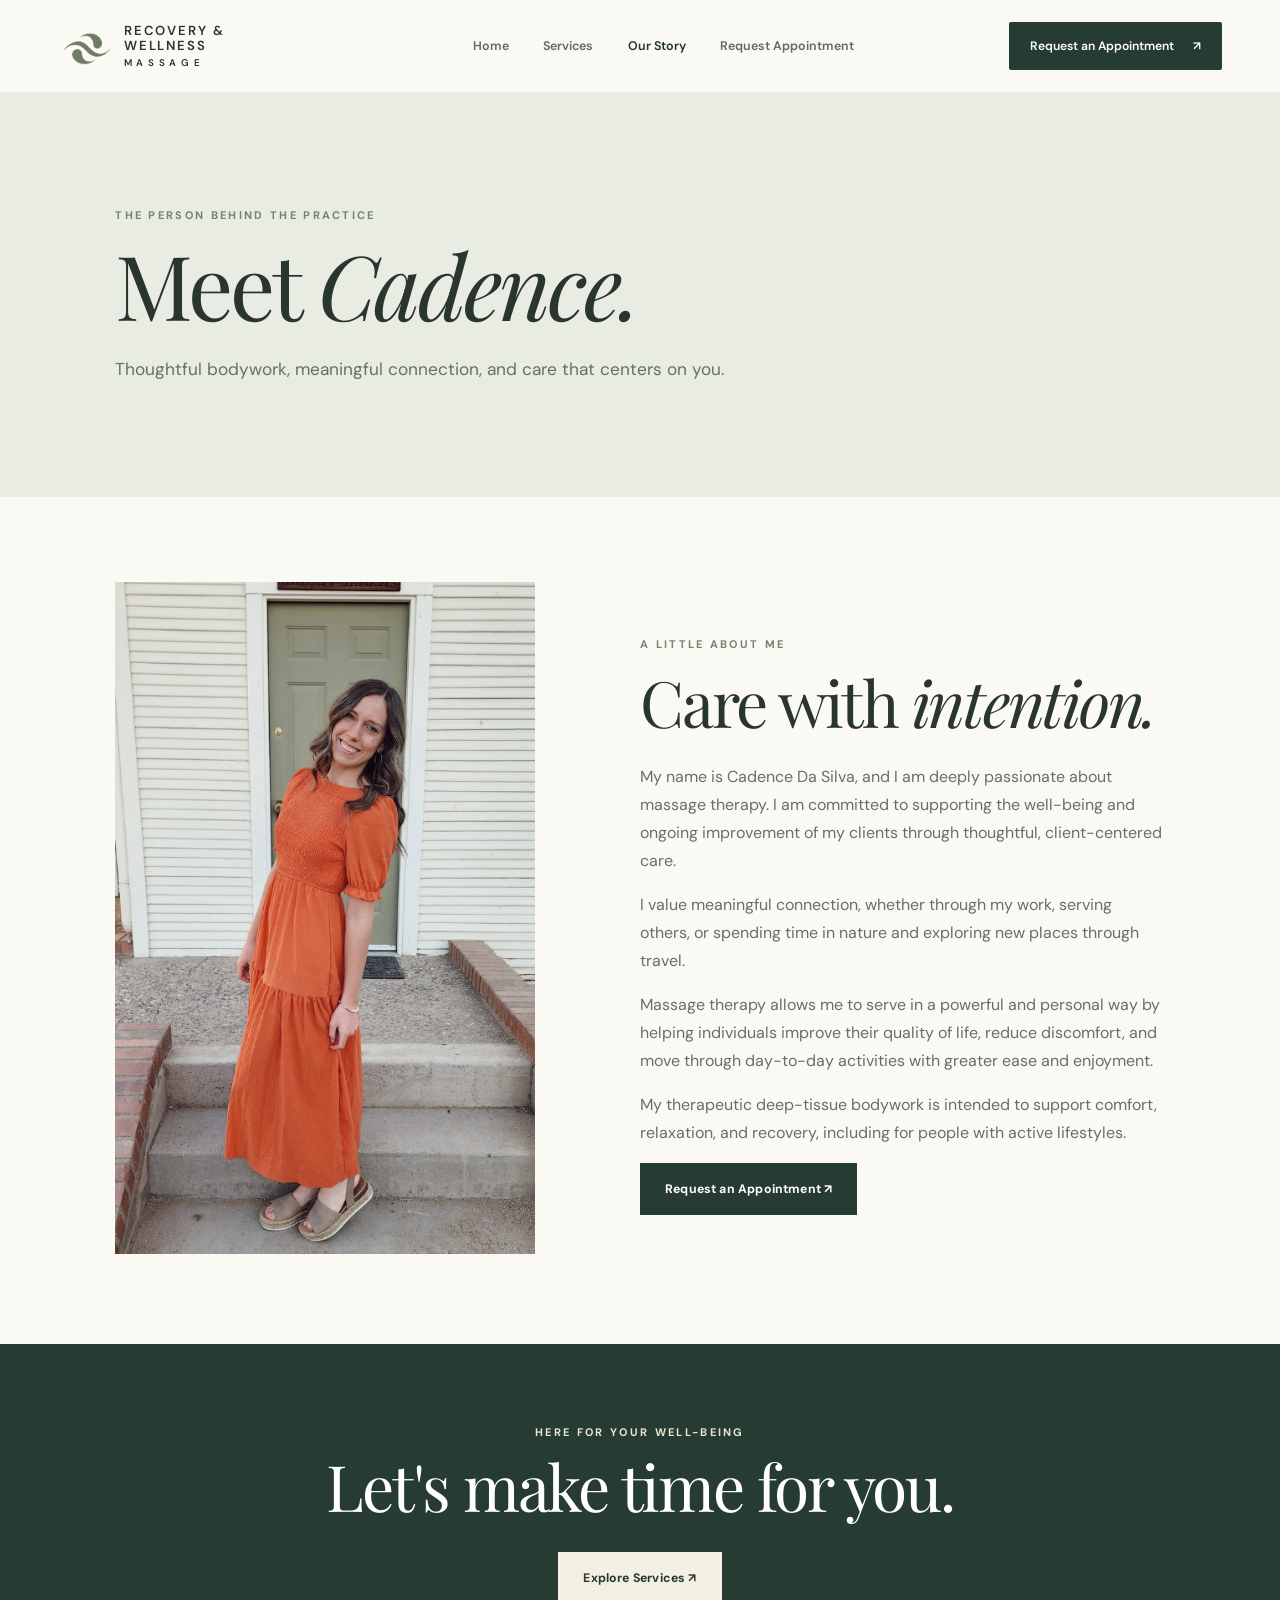
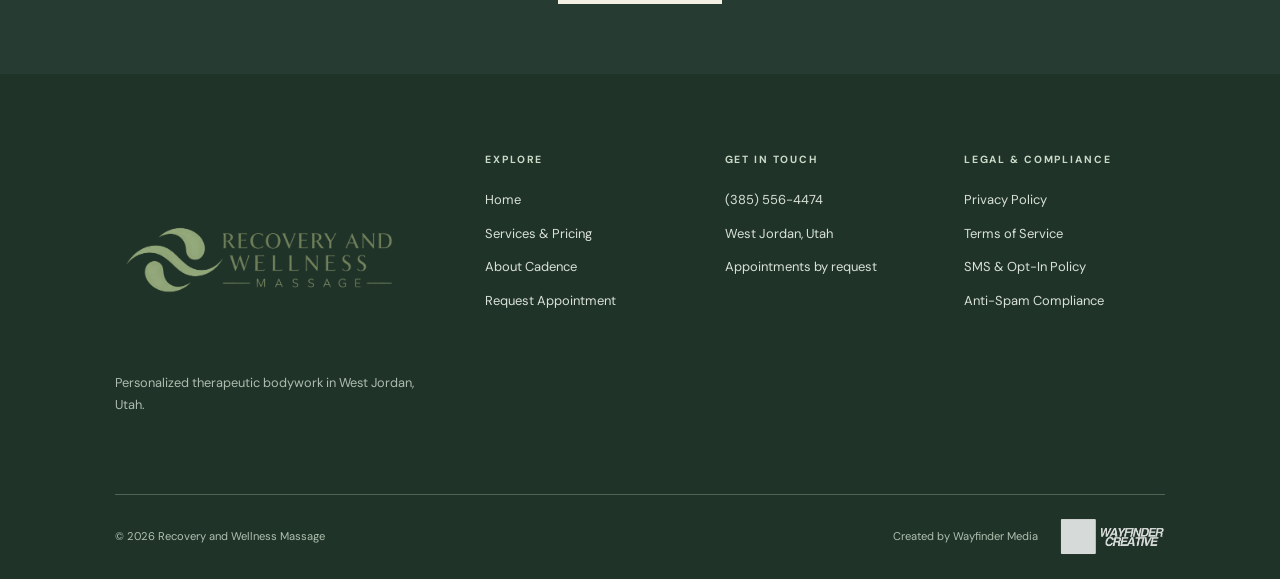
==== commit 2ba5ef87: "Add files via upload" ====
--- a/about.html
+++ b/about.html
@@ -1,4 +1,5 @@
-<!doctype html><html lang="en"><head><meta charset="utf-8"><meta name="viewport" content="width=device-width,initial-scale=1"><meta name="theme-color" content="#263b32"><meta name="description" content="Learn about Cadence Da Silva and her personalized approach to massage therapy in West Jordan, Utah."><title>About Cadence | Recovery and Wellness Massage</title><link rel="icon" href="assets/brand-symbol.png"><link rel="preconnect" href="https://fonts.googleapis.com"><link rel="preconnect" href="https://fonts.gstatic.com" crossorigin><link href="https://fonts.googleapis.com/css2?family=DM+Sans:wght@400;500;600;700&family=Manrope:wght@400;500;600&family=Playfair+Display:wght@400;500;600&display=swap" rel="stylesheet"><link rel="stylesheet" href="styles.css"><script defer src="site.js"></script></head><body>
-<header class="site-header"><a class="brand" href="/" aria-label="Recovery and Wellness Massage home"><img src="assets/brand-symbol.png" alt=""><span>RECOVERY &<br>WELLNESS <small>MASSAGE</small></span></a><nav id="nav" aria-label="Primary navigation"><a href="/">Home</a><a href="/services.html">Services</a><a class="active" href="/about.html">Our Story</a><a href="/book.html">Request Appointment</a></nav><a class="header-cta" href="/book.html">Request an Appointment <span>↗</span></a><button class="menu-toggle" aria-expanded="false" aria-label="Toggle menu">☰</button></header>
-<main><section class="page-hero"><p class="eyebrow">THE PERSON BEHIND THE PRACTICE</p><h1>Meet <em>Cadence.</em></h1><p>Thoughtful bodywork, meaningful connection, and care that centers on you.</p></section><section class="interior-section about-page"><div><img src="assets/cadence.png" alt="Portrait of Cadence Da Silva" loading="lazy"></div><div><p class="eyebrow">A LITTLE ABOUT ME</p><h2>Care with <em>intention.</em></h2><p>My name is Cadence Da Silva, and I am deeply passionate about massage therapy. I am committed to supporting the well-being and ongoing improvement of my clients through thoughtful, client-centered care.</p><p>I value meaningful connection, whether through my work, serving others, or spending time in nature and exploring new places through travel.</p><p>Massage therapy allows me to serve in a powerful and personal way by helping individuals improve their quality of life, reduce discomfort, and move through day-to-day activities with greater ease and enjoyment.</p><p>My therapeutic deep-tissue bodywork is intended to support comfort, relaxation, and recovery, including for people with active lifestyles.</p><a class="btn btn-dark" href="/book.html">Request an Appointment ↗</a></div></section><section class="small-cta"><p class="eyebrow light">HERE FOR YOUR WELL-BEING</p><h2>Let's make time for you.</h2><a class="btn btn-cream" href="/services.html">Explore Services ↗</a></section></main><footer class="site-footer"><div class="footer-top"><div class="footer-brand"><img src="assets/brand-logo.png" alt="Recovery and Wellness Massage"><p>Personalized therapeutic bodywork in West Jordan, Utah.</p></div><div><h4>EXPLORE</h4><a href="/">Home</a><a href="/services.html">Services & Pricing</a><a href="/about.html">About Cadence</a><a href="/book.html">Request Appointment</a></div><div><h4>GET IN TOUCH</h4><a href="tel:+13855564474">(385) 556-4474</a><p>West Jordan, Utah</p><p>Appointments by request</p></div></div><div class="footer-bottom"><span>© <span id="year"></span> Recovery and Wellness Massage</span><a class="credit" href="https://wayfindercreative.net/" target="_blank" rel="noopener noreferrer"><span>Created by Wayfinder Media</span><img src="assets/wayfinder.png" alt="Wayfinder Creative"></a></div></footer>
-<script src="https://link.msgsndr.com/js/form_embed.js" defer></script></body></html>+<!DOCTYPE html>
+<html lang="en"><head><meta charset="utf-8"/><meta content="width=device-width,initial-scale=1" name="viewport"/><meta content="#263b32" name="theme-color"/><meta content="Learn about Cadence Da Silva and her personalized approach to massage therapy in West Jordan, Utah." name="description"/><title>About Cadence | Recovery and Wellness Massage</title><link href="assets/brand-symbol.png" rel="icon"/><link href="https://fonts.googleapis.com" rel="preconnect"/><link crossorigin="" href="https://fonts.gstatic.com" rel="preconnect"/><link href="https://fonts.googleapis.com/css2?family=DM+Sans:wght@400;500;600;700&amp;family=Manrope:wght@400;500;600&amp;family=Playfair+Display:wght@400;500;600&amp;display=swap" rel="stylesheet"/><link href="styles.css" rel="stylesheet"/><script defer="" src="site.js"></script></head><body>
+<header class="site-header"><a aria-label="Recovery and Wellness Massage home" class="brand" href="/"><img alt="" src="assets/brand-symbol.png"/><span>RECOVERY &amp;<br/>WELLNESS <small>MASSAGE</small></span></a><nav aria-label="Primary navigation" id="nav"><a href="/">Home</a><a href="/services.html">Services</a><a class="active" href="/about.html">Our Story</a><a href="/book.html">Request Appointment</a></nav><a class="header-cta" href="/book.html">Request an Appointment <span>↗</span></a><button aria-expanded="false" aria-label="Toggle menu" class="menu-toggle">☰</button></header>
+<main><section class="page-hero"><p class="eyebrow">THE PERSON BEHIND THE PRACTICE</p><h1>Meet <em>Cadence.</em></h1><p>Thoughtful bodywork, meaningful connection, and care that centers on you.</p></section><section class="interior-section about-page"><div><img alt="Portrait of Cadence Da Silva" loading="lazy" src="assets/cadence.png"/></div><div><p class="eyebrow">A LITTLE ABOUT ME</p><h2>Care with <em>intention.</em></h2><p>My name is Cadence Da Silva, and I am deeply passionate about massage therapy. I am committed to supporting the well-being and ongoing improvement of my clients through thoughtful, client-centered care.</p><p>I value meaningful connection, whether through my work, serving others, or spending time in nature and exploring new places through travel.</p><p>Massage therapy allows me to serve in a powerful and personal way by helping individuals improve their quality of life, reduce discomfort, and move through day-to-day activities with greater ease and enjoyment.</p><p>My therapeutic deep-tissue bodywork is intended to support comfort, relaxation, and recovery, including for people with active lifestyles.</p><a class="btn btn-dark" href="/book.html">Request an Appointment ↗</a></div></section><section class="small-cta"><p class="eyebrow light">HERE FOR YOUR WELL-BEING</p><h2>Let's make time for you.</h2><a class="btn btn-cream" href="/services.html">Explore Services ↗</a></section></main><footer class="site-footer"><div class="footer-top"><div class="footer-brand"><img alt="Recovery and Wellness Massage" src="assets/brand-logo.png"/><p>Personalized therapeutic bodywork in West Jordan, Utah.</p></div><div><h4>EXPLORE</h4><a href="/">Home</a><a href="/services.html">Services &amp; Pricing</a><a href="/about.html">About Cadence</a><a href="/book.html">Request Appointment</a></div><div><h4>GET IN TOUCH</h4><a href="tel:+13855564474">(385) 556-4474</a><p>West Jordan, Utah</p><p>Appointments by request</p></div><div class="footer-legal"><h4>LEGAL &amp; COMPLIANCE</h4><a href="/privacy-policy.html">Privacy Policy</a><a href="/terms-of-service.html">Terms of Service</a><a href="/sms-policy.html">SMS &amp; Opt-In Policy</a><a href="/anti-spam.html">Anti-Spam Compliance</a></div></div><div class="footer-bottom"><span>© <span id="year"></span> Recovery and Wellness Massage</span><a class="credit" href="https://wayfindercreative.net/" rel="noopener noreferrer" target="_blank"><span>Created by Wayfinder Media</span><img alt="Wayfinder Creative" src="assets/wayfinder.png"/></a></div></footer>
+<script defer="" src="https://link.msgsndr.com/js/form_embed.js"></script></body></html>
--- a/styles.css
+++ b/styles.css
@@ -18,3 +18,23 @@
 .request-form-embed iframe {display:block;width:100%;min-height:951px;border:0;}
 .request-form-card .request-form-note {font-size:.76rem!important;color:#758076!important;line-height:1.6;margin:18px 0 0!important;}
 @media(max-width:850px) {.request-section {grid-template-columns:1fr;gap:42px;padding:65px 24px 85px;}.request-intro {padding-top:0;}.request-form-card {padding:25px 18px;}}
+
+/* Single-column appointment request form */
+.request-section{display:block;max-width:880px;margin:0 auto;padding:72px 24px 110px;}
+.request-form-card{width:100%;}
+@media(max-width:850px){.request-section{padding:48px 20px 80px;}}
+
+
+/* Legal and compliance extension */
+.footer-top{grid-template-columns:minmax(200px,1.65fr) repeat(3,minmax(130px,1fr));gap:clamp(20px,3vw,56px)}
+.footer-legal a{display:block}
+.legal-content{max-width:940px;margin:0 auto;padding:72px 24px 105px}
+.legal-content .legal-meta{font-size:.83rem;color:var(--muted);margin-bottom:40px}
+.legal-content h2{font-size:clamp(1.5rem,2.8vw,2.1rem);margin:34px 0 12px}
+.legal-content p,.legal-content li{color:#536052;font-size:1rem;line-height:1.82}
+.legal-content ul{padding-left:24px}
+.legal-content a,.policy-under-form a{text-decoration:underline;text-underline-offset:3px}
+.legal-content .legal-disclaimer{background:#edf0e8;border-left:3px solid #89987d;padding:16px 20px;margin:30px 0}
+.policy-under-form{font-size:.78rem;color:#758076;line-height:1.7;margin-top:10px}
+@media(max-width:1050px){.footer-top{grid-template-columns:repeat(2,minmax(0,1fr));gap:30px}.footer-brand{grid-column:1/-1}}
+@media(max-width:540px){.footer-top{grid-template-columns:1fr}.footer-brand{grid-column:auto}.legal-content{padding:45px 22px 75px}}
